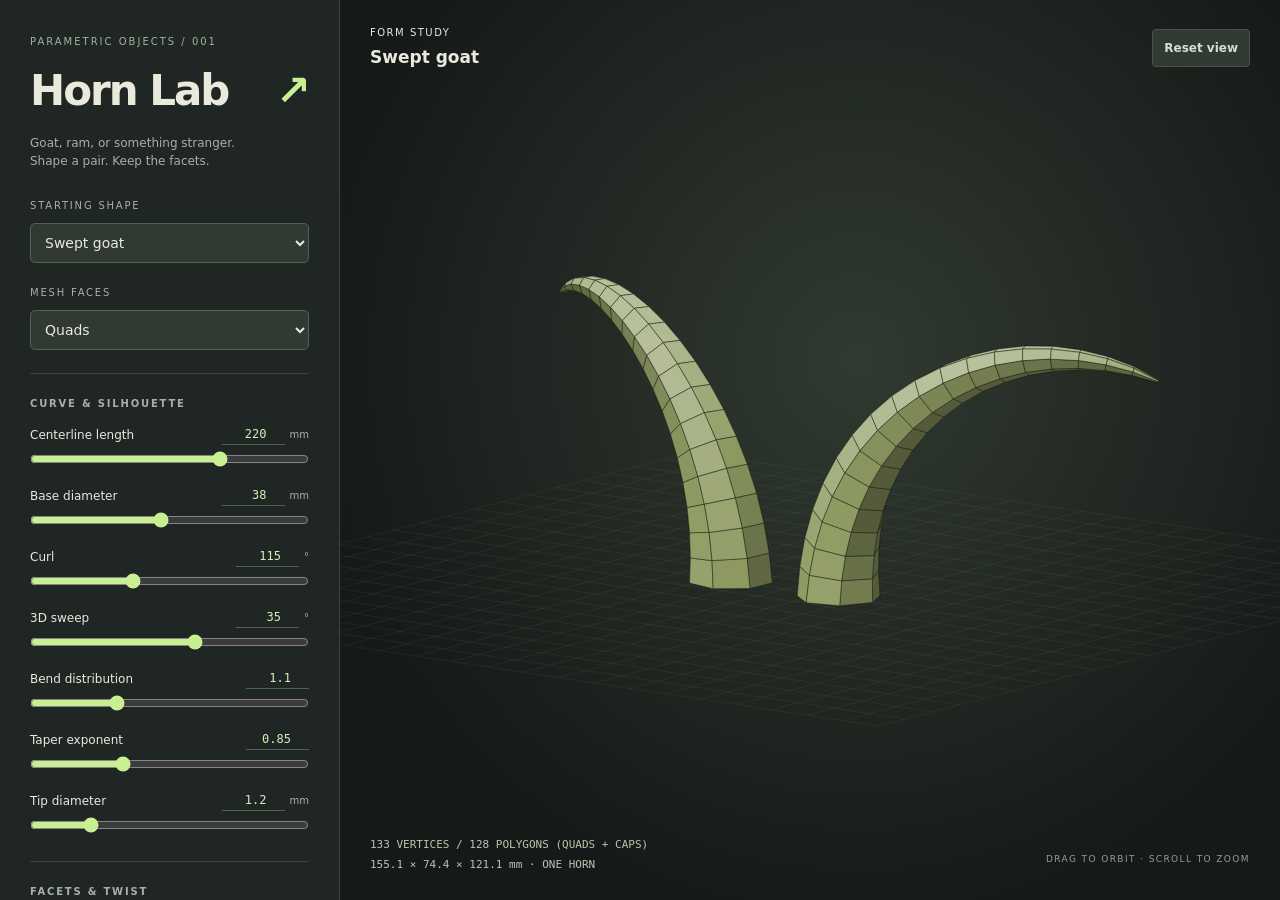
==== index.html @ 671e2a1a "Build parametric horn editor with quad, triangular and decimated meshes" ====
<!doctype html>
<html lang="en">
<head><meta charset="utf-8"><meta name="viewport" content="width=device-width,initial-scale=1"><title>Horn Lab</title><link rel="stylesheet" href="style.css"></head>
<body>
<aside>
  <header><span class="eyebrow">PARAMETRIC OBJECTS / 001</span><h1>Horn Lab<span>↗</span></h1><p>Goat, ram, or something stranger.<br>Shape a pair. Keep the facets.</p></header>
  <label class="preset-label" for="preset">Starting shape</label><select id="preset"></select>
  <label class="preset-label" for="mesh-type">Mesh faces</label><select id="mesh-type"><option value="quads">Quads</option><option value="split">Split-quad triangles</option><option value="triangles">Triangular lattice</option><option value="decimated">Decimated triangles</option></select>
  <div id="decimation-controls" hidden><div class="control"><label for="detail">Retained mesh detail <output id="detail-value">25%</output></label><input id="detail" type="range" min="5" max="100" step="1" value="25"></div><p class="note">Lower detail creates larger, irregular facets. The base and tip perimeters stay fixed.</p></div>
  <div id="controls"></div>
  <section><h2>View & export</h2><label class="check"><input type="checkbox" id="paired" checked> Preview mirrored pair</label><label class="check"><input type="checkbox" id="edges" checked> Show polygon edges</label><label class="check"><input type="checkbox" id="right"> Export mirrored horn</label></section>
  <div class="buttons"><button id="stl">Export STL ↗</button><button id="obj">Export OBJ ↗</button><button id="save" class="secondary">Save settings</button><button id="load" class="secondary">Load settings</button></div>
  <input id="file" type="file" accept=".json,application/json" hidden>
  <p class="note">Exports contain one closed horn, in mm. Export each side separately for a pair. Base is flat; mounting hardware is not included.</p>
</aside>
<main><div class="topbar"><span>FORM STUDY <b id="shape-name">Swept goat</b></span><button id="reset" class="secondary">Reset view</button></div><canvas id="view" aria-label="Interactive horn preview. Drag to orbit and scroll to zoom."></canvas><div class="bottom"><div id="stats"></div><p>DRAG TO ORBIT · SCROLL TO ZOOM</p></div><div id="message" role="status"></div></main>
<script src="decimate.js"></script><script src="horn.js"></script><script src="app.js"></script>
</body></html>
---- style.css ----
*{box-sizing:border-box}body{margin:0;background:#151918;color:#e9e9dc;font:14px/1.5 system-ui,sans-serif;display:flex;min-height:100vh}aside{width:340px;flex-shrink:0;background:#202623;padding:30px;border-right:1px solid #3b433c;height:100vh;overflow-y:auto}header{margin-bottom:28px}.eyebrow{font-size:10px;letter-spacing:2px;color:#a3b19e}h1{font-size:42px;letter-spacing:-2px;margin:8px 0}h1 span{float:right;color:#c9ef93}header p,.note{color:#a7b0a8;font-size:12px}.preset-label,h2{display:block;text-transform:uppercase;letter-spacing:1.8px;font-size:10px;color:#a7b0a8;margin:22px 0 10px}select{width:100%;background:#303a32;color:#e9e9dc;border:1px solid #53634f;border-radius:5px;padding:10px;font:inherit}.control{margin:13px 0}.control label{display:flex;align-items:center;justify-content:space-between;font-size:12px}.value{display:flex;align-items:center;gap:5px;color:#a7b0a8;font-size:10px}.value input{width:63px;background:transparent;color:#d4edb7;border:0;border-bottom:1px solid #53634f;text-align:right;font:12px monospace;padding:3px}input[type=range]{width:100%;accent-color:#c9ef93;height:14px;margin:7px 0 0}section{border-top:1px solid #3b433c;margin-top:23px}.check{display:block;font-size:12px;margin:8px 0}.check input{accent-color:#c9ef93;margin-right:7px}.buttons{display:grid;grid-template-columns:1fr 1fr;gap:8px;margin-top:23px}button{background:#c9ef93;color:#202623;border:0;border-radius:4px;padding:11px;cursor:pointer;font:600 12px system-ui}button:hover{filter:brightness(1.1)}button.secondary{background:#313a33;color:#d6dfd0;border:1px solid #485447}.note{font-size:11px;line-height:1.6}main{position:relative;flex:1;height:100vh;min-width:0;overflow:hidden;background:radial-gradient(ellipse at 55% 40%,#303a30,#151918 75%)}canvas{display:block;width:100%;height:100%;touch-action:none;cursor:grab}.topbar{position:absolute;top:25px;left:30px;right:30px;display:flex;justify-content:space-between;align-items:center;font-size:10px;letter-spacing:1.5px;pointer-events:none}.topbar button{pointer-events:auto}.topbar b{display:block;font-size:17px;letter-spacing:0;margin-top:5px}.bottom{position:absolute;bottom:25px;left:30px;right:30px;display:flex;justify-content:space-between;align-items:end;pointer-events:none}.bottom p{font-size:9px;letter-spacing:1.4px;color:#94a18f}#stats{font:11px/1.8 monospace;color:#b9c6af}#message{position:absolute;top:90px;left:30px;right:30px;font-size:12px;color:#f1cd9e;pointer-events:none}input:focus-visible,button:focus-visible,select:focus-visible{outline:2px solid #fff;outline-offset:3px}@media(max-width:700px){body{display:flex;flex-direction:column}aside{width:100%;height:auto;order:2}main{height:60vh;flex:auto;order:1;min-height:360px}.topbar,.bottom{left:18px;right:18px}.bottom{display:block}.bottom p{margin:5px 0}}
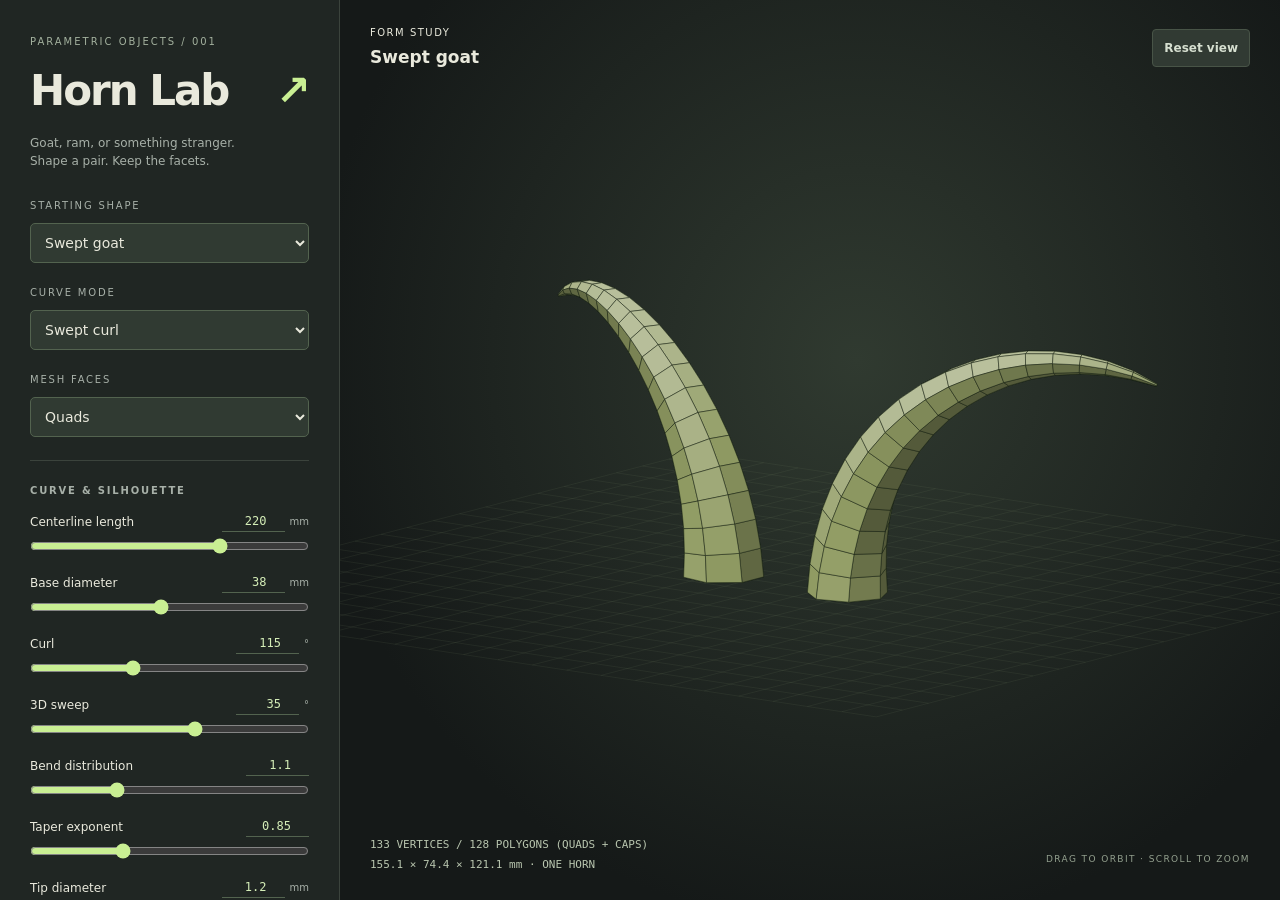
==== commit 57de387e: "Add corkscrew horn mode with adjustable turns and coil spread" ====
--- a/index.html
+++ b/index.html
@@ -5,6 +5,7 @@
 <aside>
   <header><span class="eyebrow">PARAMETRIC OBJECTS / 001</span><h1>Horn Lab<span>↗</span></h1><p>Goat, ram, or something stranger.<br>Shape a pair. Keep the facets.</p></header>
   <label class="preset-label" for="preset">Starting shape</label><select id="preset"></select>
+  <label class="preset-label" for="curve-mode">Curve mode</label><select id="curve-mode"><option value="curl">Swept curl</option><option value="corkscrew">Spiral / corkscrew</option></select>
   <label class="preset-label" for="mesh-type">Mesh faces</label><select id="mesh-type"><option value="quads">Quads</option><option value="split">Split-quad triangles</option><option value="triangles">Triangular lattice</option><option value="decimated">Decimated triangles</option></select>
   <div id="decimation-controls" hidden><div class="control"><label for="detail">Retained mesh detail <output id="detail-value">25%</output></label><input id="detail" type="range" min="5" max="100" step="1" value="25"></div><p class="note">Lower detail creates larger, irregular facets. The base and tip perimeters stay fixed.</p></div>
   <div id="controls"></div>
